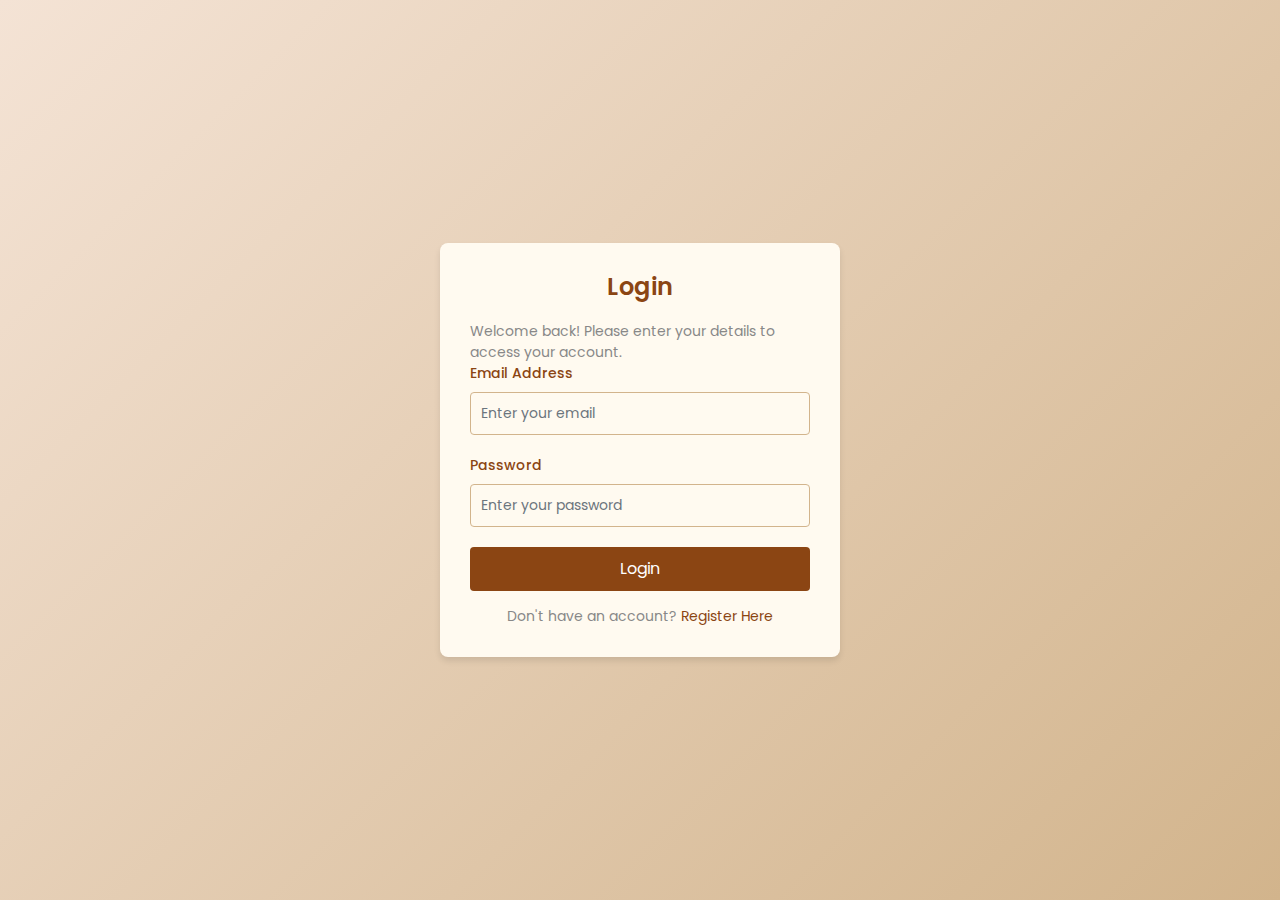
==== login.html @ 5a664772 "initial commit" ====
<!DOCTYPE html>
<html class="no-js" lang="zxx">

<head>
    <meta charset="utf-8" />
    <meta http-equiv="x-ua-compatible" content="ie=edge" />
    <title>Login - Chronicles of Learning</title>
    <meta name="viewport" content="width=device-width, initial-scale=1" />
    <link rel="shortcut icon" type="image/x-icon" href="assets/images/favicon.svg" />
    <link href="https://fonts.googleapis.com/css2?family=Poppins:wght@300;400;500;600;700&display=swap" rel="stylesheet">
    <link rel="stylesheet" href="bootstrap.css" />
    <link rel="stylesheet" href="main.css" />
    <link rel="stylesheet" href="logreg.css" />
</head>

<body>
    <div class="auth-container">
        <div class="auth-wrapper">
            <h2 class="auth-title">Login</h2>
            <p>Welcome back! Please enter your details to access your account.</p>
            <form action="dashboard.html" method="POST">
                <div class="form-group">
                    <label for="email">Email Address</label>
                    <input type="email" id="email" name="email" class="form-control" placeholder="Enter your email" required>
                </div>
                <div class="form-group">
                    <label for="password">Password</label>
                    <input type="password" id="password" name="password" class="form-control" placeholder="Enter your password" required>
                </div>
                <button type="submit" class="btn btn-primary w-100">Login</button>
                <p class="auth-footer">Don't have an account? <a href="register.html">Register Here</a></p>
            </form>
        </div>
    </div>
</body>

</html>
---- main.css ----
body {
  font-family: "Poppins", sans-serif;
  font-weight: normal;
  font-style: normal;
  color: #888;
  overflow-x: hidden;
  font-size: 14px;
}

p {
  margin: 0;
  padding: 0;
}

* {
  margin: 0;
  padding: 0;
}

.navbar-toggler:focus,
a:focus,
input:focus,
textarea:focus,
button:focus,
.btn:focus,
.btn.focus,
.btn:not(:disabled):not(.disabled).active,
.btn:not(:disabled):not(.disabled):active {
  text-decoration: none;
  outline: none;
}

span,
a {
  display: inline-block;
  text-decoration: none;
}

audio,
canvas,
iframe,
img,
svg,
video {
  vertical-align: middle;
}

ul,
ol {
  margin: 0px;
  padding: 0px;
  list-style-type: none;
}

.mt-5 {
  margin-top: 5px;
}

.mt-10 {
  margin-top: 10px;
}

.mt-15 {
  margin-top: 15px;
}

.mt-20 {
  margin-top: 20px;
}

.mt-25 {
  margin-top: 25px;
}

.mt-30 {
  margin-top: 30px;
}

.mt-35 {
  margin-top: 35px;
}

.mt-40 {
  margin-top: 40px;
}

.mt-45 {
  margin-top: 45px;
}

.mt-50 {
  margin-top: 50px;
}

.mt-55 {
  margin-top: 55px;
}

.mt-60 {
  margin-top: 60px;
}

.mt-65 {
  margin-top: 65px;
}

.mt-70 {
  margin-top: 70px;
}

.mt-75 {
  margin-top: 75px;
}

.mt-80 {
  margin-top: 80px;
}

.mt-85 {
  margin-top: 85px;
}

.mt-90 {
  margin-top: 90px;
}

.mt-95 {
  margin-top: 95px;
}

.mt-100 {
  margin-top: 100px;
}

.mt-105 {
  margin-top: 105px;
}

.mt-110 {
  margin-top: 110px;
}

.mt-115 {
  margin-top: 115px;
}

.mt-120 {
  margin-top: 120px;
}

.mt-125 {
  margin-top: 125px;
}

.mt-130 {
  margin-top: 130px;
}

.mt-135 {
  margin-top: 135px;
}

.mt-140 {
  margin-top: 140px;
}

.mt-145 {
  margin-top: 145px;
}

.mt-150 {
  margin-top: 150px;
}

.mt-155 {
  margin-top: 155px;
}

.mt-160 {
  margin-top: 160px;
}

.mt-165 {
  margin-top: 165px;
}

.mt-170 {
  margin-top: 170px;
}

.mt-175 {
  margin-top: 175px;
}

.mt-180 {
  margin-top: 180px;
}

.mt-185 {
  margin-top: 185px;
}

.mt-190 {
  margin-top: 190px;
}

.mt-195 {
  margin-top: 195px;
}

.mt-200 {
  margin-top: 200px;
}

.mt-205 {
  margin-top: 205px;
}

.mt-210 {
  margin-top: 210px;
}

.mt-215 {
  margin-top: 215px;
}

.mt-220 {
  margin-top: 220px;
}

.mt-225 {
  margin-top: 225px;
}

.mb-5 {
  margin-bottom: 5px;
}

.mb-10 {
  margin-bottom: 10px;
}

.mb-15 {
  margin-bottom: 15px;
}

.mb-20 {
  margin-bottom: 20px;
}

.mb-25 {
  margin-bottom: 25px;
}

.mb-30 {
  margin-bottom: 30px;
}

.mb-35 {
  margin-bottom: 35px;
}

.mb-40 {
  margin-bottom: 40px;
}

.mb-45 {
  margin-bottom: 45px;
}

.mb-50 {
  margin-bottom: 50px;
}

.mb-55 {
  margin-bottom: 55px;
}

.mb-60 {
  margin-bottom: 60px;
}

.mb-65 {
  margin-bottom: 65px;
}

.mb-70 {
  margin-bottom: 70px;
}

.mb-75 {
  margin-bottom: 75px;
}

.mb-80 {
  margin-bottom: 80px;
}

.mb-85 {
  margin-bottom: 85px;
}

.mb-90 {
  margin-bottom: 90px;
}

.mb-95 {
  margin-bottom: 95px;
}

.mb-100 {
  margin-bottom: 100px;
}

.mb-105 {
  margin-bottom: 105px;
}

.mb-110 {
  margin-bottom: 110px;
}

.mb-115 {
  margin-bottom: 115px;
}

.mb-120 {
  margin-bottom: 120px;
}

.mb-125 {
  margin-bottom: 125px;
}

.mb-130 {
  margin-bottom: 130px;
}

.mb-135 {
  margin-bottom: 135px;
}

.mb-140 {
  margin-bottom: 140px;
}

.mb-145 {
  margin-bottom: 145px;
}

.mb-150 {
  margin-bottom: 150px;
}

.mb-155 {
  margin-bottom: 155px;
}

.mb-160 {
  margin-bottom: 160px;
}

.mb-165 {
  margin-bottom: 165px;
}

.mb-170 {
  margin-bottom: 170px;
}

.mb-175 {
  margin-bottom: 175px;
}

.mb-180 {
  margin-bottom: 180px;
}

.mb-185 {
  margin-bottom: 185px;
}

.mb-190 {
  margin-bottom: 190px;
}

.mb-195 {
  margin-bottom: 195px;
}

.mb-200 {
  margin-bottom: 200px;
}

.mb-205 {
  margin-bottom: 205px;
}

.mb-210 {
  margin-bottom: 210px;
}

.mb-215 {
  margin-bottom: 215px;
}

.mb-220 {
  margin-bottom: 220px;
}

.mb-225 {
  margin-bottom: 225px;
}

.pt-5 {
  padding-top: 5px;
}

.pt-10 {
  padding-top: 10px;
}

.pt-15 {
  padding-top: 15px;
}

.pt-20 {
  padding-top: 20px;
}

.pt-25 {
  padding-top: 25px;
}

.pt-30 {
  padding-top: 30px;
}

.pt-35 {
  padding-top: 35px;
}

.pt-40 {
  padding-top: 40px;
}

.pt-45 {
  padding-top: 45px;
}

.pt-50 {
  padding-top: 50px;
}

.pt-55 {
  padding-top: 55px;
}

.pt-60 {
  padding-top: 60px;
}

.pt-65 {
  padding-top: 65px;
}

.pt-70 {
  padding-top: 70px;
}

.pt-75 {
  padding-top: 75px;
}

.pt-80 {
  padding-top: 80px;
}

.pt-85 {
  padding-top: 85px;
}

.pt-90 {
  padding-top: 90px;
}

.pt-95 {
  padding-top: 95px;
}

.pt-100 {
  padding-top: 100px;
}

.pt-105 {
  padding-top: 105px;
}

.pt-110 {
  padding-top: 110px;
}

.pt-115 {
  padding-top: 115px;
}

.pt-120 {
  padding-top: 120px;
}

.pt-125 {
  padding-top: 125px;
}

.pt-130 {
  padding-top: 130px;
}

.pt-135 {
  padding-top: 135px;
}

.pt-140 {
  padding-top: 140px;
}

.pt-145 {
  padding-top: 145px;
}

.pt-150 {
  padding-top: 150px;
}

.pt-155 {
  padding-top: 155px;
}

.pt-160 {
  padding-top: 160px;
}

.pt-165 {
  padding-top: 165px;
}

.pt-170 {
  padding-top: 170px;
}

.pt-175 {
  padding-top: 175px;
}

.pt-180 {
  padding-top: 180px;
}

.pt-185 {
  padding-top: 185px;
}

.pt-190 {
  padding-top: 190px;
}

.pt-195 {
  padding-top: 195px;
}

.pt-200 {
  padding-top: 200px;
}

.pt-205 {
  padding-top: 205px;
}

.pt-210 {
  padding-top: 210px;
}

.pt-215 {
  padding-top: 215px;
}

.pt-220 {
  padding-top: 220px;
}

.pt-225 {
  padding-top: 225px;
}

.pb-5 {
  padding-bottom: 5px;
}

.pb-10 {
  padding-bottom: 10px;
}

.pb-15 {
  padding-bottom: 15px;
}

.pb-20 {
  padding-bottom: 20px;
}

.pb-25 {
  padding-bottom: 25px;
}

.pb-30 {
  padding-bottom: 30px;
}

.pb-35 {
  padding-bottom: 35px;
}

.pb-40 {
  padding-bottom: 40px;
}

.pb-45 {
  padding-bottom: 45px;
}

.pb-50 {
  padding-bottom: 50px;
}

.pb-55 {
  padding-bottom: 55px;
}

.pb-60 {
  padding-bottom: 60px;
}

.pb-65 {
  padding-bottom: 65px;
}

.pb-70 {
  padding-bottom: 70px;
}

.pb-75 {
  padding-bottom: 75px;
}

.pb-80 {
  padding-bottom: 80px;
}

.pb-85 {
  padding-bottom: 85px;
}

.pb-90 {
  padding-bottom: 90px;
}

.pb-95 {
  padding-bottom: 95px;
}

.pb-100 {
  padding-bottom: 100px;
}

.pb-105 {
  padding-bottom: 105px;
}

.pb-110 {
  padding-bottom: 110px;
}

.pb-115 {
  padding-bottom: 115px;
}

.pb-120 {
  padding-bottom: 120px;
}

.pb-125 {
  padding-bottom: 125px;
}

.pb-130 {
  padding-bottom: 130px;
}

.pb-135 {
  padding-bottom: 135px;
}

.pb-140 {
  padding-bottom: 140px;
}

.pb-145 {
  padding-bottom: 145px;
}

.pb-150 {
  padding-bottom: 150px;
}

.pb-155 {
  padding-bottom: 155px;
}

.pb-160 {
  padding-bottom: 160px;
}

.pb-165 {
  padding-bottom: 165px;
}

.pb-170 {
  padding-bottom: 170px;
}

.pb-175 {
  padding-bottom: 175px;
}

.pb-180 {
  padding-bottom: 180px;
}

.pb-185 {
  padding-bottom: 185px;
}

.pb-190 {
  padding-bottom: 190px;
}

.pb-195 {
  padding-bottom: 195px;
}

.pb-200 {
  padding-bottom: 200px;
}

.pb-205 {
  padding-bottom: 205px;
}

.pb-210 {
  padding-bottom: 210px;
}

.pb-215 {
  padding-bottom: 215px;
}

.pb-220 {
  padding-bottom: 220px;
}

.pb-225 {
  padding-bottom: 225px;
}

.img-bg {
  background-position: center center;
  background-size: cover;
  background-repeat: no-repeat;
  width: 100%;
  height: 100%;
}

@media only screen and (min-width: 480px) and (max-width: 767px) {
  .container {
    width: 450px;
  }
}

/* Bread Crumbs */
.breadcrumbs {
  background-image: url("../images/breadcrumb/breadcrumb-bg.jpg");
  background-size: cover;
  background-position: center;
  background-repeat: no-repeat;
  position: relative;
  padding: 200px 0 120px 0;
  z-index: 2;
  overflow: hidden;
  text-align: center;
}

.breadcrumbs.overlay::before {
  background-color: #5B3C2D;
  opacity: 0.9;
  z-index: -1;
}

.breadcrumbs .breadcrumbs-content {
  position: relative;
  float: none;
  padding: 0px 100px;
}

.breadcrumbs .breadcrumbs-content p {
  color: #fff;
  font-size: 14px;
  margin-top: 25px;
}

.breadcrumbs .breadcrumbs-content .page-title {
  font-size: 35px;
  color: #fff;
  font-weight: 700;
  position: relative;
  line-height: 50px;
  padding-bottom: 20px;
}

.breadcrumbs .breadcrumbs-content .page-title:before {
  position: absolute;
  content: "";
  left: 50%;
  bottom: 0;
  height: 4px;
  width: 80px;
  background: #A0522D;
  border-radius: 5px;
  margin-left: -40px;
}

.breadcrumbs .breadcrumbs-content .breadcrumb-nav {
  background: transparent;
  border-radius: 0;
  margin-bottom: 0;
  padding: 0;
  display: inline-block;
}

.breadcrumbs .breadcrumb-nav {
  float: none;
  margin-top: 40px !important;
  background: #fff3;
  padding: 20px 25px;
  border-radius: 5px;
  margin: 0;
  display: inline-block;
}

.breadcrumbs .breadcrumb-nav li {
  display: inline-block;
}

.breadcrumbs .breadcrumb-nav li,
.breadcrumbs .breadcrumb-nav li a {
  color: #fff;
  font-size: 14px;
  font-weight: 500;
}

.breadcrumbs .breadcrumb-nav li a {
  padding-right: 15px;
  margin-right: 15px;
  position: relative;
}

.breadcrumbs .breadcrumb-nav li a:hover {
  color: #A0522D;
}

.breadcrumbs .breadcrumb-nav li a:after {
  content: '';
  height: 80%;
  width: 2px;
  background-color: #fff;
  position: absolute;
  top: 2px;
  right: 0;
}

.section {
  padding-top: 120px;
  padding-bottom: 120px;
  position: relative;
}

/* Section Title */
.section-title {
  text-align: center;
  margin-bottom: 50px;
  padding: 0 300px;
  position: relative;
  z-index: 5;
}

.section-title span {
  font-size: 14px;
  font-weight: 500;
  color: #5B3C2D;
  padding: 7px 20px;
  border: 2px solid #eee;
  border-radius: 30px;
  display: inline-block;
  margin-bottom: 10px;
  font-size: 13px;
}

.section-title i {
  font-size: 18px;
  color: #A0522D;
  height: 40px;
  width: 40px;
  line-height: 40px;
  display: inline-block;
  text-align: center;
  background-color: #8B45131c;
  margin-bottom: 10px;
  border-radius: 50%;
}

.section-title h2 {
  font-size: 35px;
  margin-bottom: 20px;
  padding-bottom: 20px;
  line-height: 40px;
  position: relative;
  font-weight: 700;
}

.section-title h2::before {
  position: absolute;
  content: "";
  left: 50%;
  bottom: 0;
  height: 3px;
  width: 50px;
  background-color: #A0522D;
  border-radius: 10px;
}

.section-title p {
  font-size: 14px;
  line-height: 24px;
}

.section-title.align-right {
  padding: 0;
  padding-left: 600px;
}

.section-title.align-right h2:before {
  display: none;
}

.section-title.align-right h2:after {
  position: absolute;
  right: 0;
  bottom: -1px;
  height: 2px;
  width: 50px;
  background: #A0522D;
  content: "";
}

.section-title.align-left {
  padding: 0;
  padding-right: 600px;
}

.section-title.align-left h2:before {
  left: 0;
  margin-left: 0;
}

/* One Click Scrool Top Button*/
.scroll-top {
  width: 45px;
  height: 45px;
  line-height: 45px;
  background: #A0522D;
  display: -webkit-box;
  display: -ms-flexbox;
  display: flex;
  -webkit-box-pack: center;
      -ms-flex-pack: center;
          justify-content: center;
  -webkit-box-align: center;
      -ms-flex-align: center;
          align-items: center;
  font-size: 13px;
  color: #fff !important;
  border-radius: 0;
  position: fixed;
  bottom: 30px;
  right: 30px;
  z-index: 9;
  cursor: pointer;
  border-radius: 0;
  text-align: center;
}

.scroll-top:hover {
  -webkit-box-shadow: 0 1rem 3rem rgba(35, 38, 45, 0.15) !important;
  box-shadow: 0 1rem 3rem rgba(35, 38, 45, 0.15) !important;
  background-color: #5B3C2D;
}

/* Overlay */
.overlay {
  position: relative;
  z-index: 2;
}

.overlay::before {
  position: absolute;
  top: 0;
  left: 0;
  width: 100%;
  height: 100%;
  opacity: 0.4;
  background: #5B3C2D;
  content: "";
  z-index: -1;
}

/* Pagination CSS */
.pagination {
  text-align: left;
  margin: 65px 0 0 0;
  display: block;
  background-color: transparent;
}

.pagination.center {
  text-align: center;
}

.pagination.right {
  text-align: right;
}

.pagination .pagination-list {
  display: inline-block;
  border: none;
  border: 1px solid #eee;
  background: #fff;
}

.pagination .pagination-list li {
  margin-right: -4px;
  display: inline-block;
  border-right: 1px solid #eee;
}

.pagination .pagination-list li:last-child {
  border: none;
}

.pagination .pagination-list li:last-child {
  margin-right: 0px;
}

.pagination .pagination-list li a {
  background: transparent;
  color: #A0522D;
  padding: 5px 20px;
  font-weight: 500;
  font-size: 13px;
  border-radius: 0;
  line-height: 35px;
  color: #5B3C2D;
  font-weight: 600;
}

.pagination .pagination-list li.active a,
.pagination .pagination-list li:hover a {
  background: #A0522D;
  color: #fff;
  border-color: transparent;
}

.pagination .pagination-list li a i {
  font-size: 20px;
}

.pagination .pagination-list li a i {
  font-size: 14px;
}

.blog-grids.pagination {
  margin-top: 50px;
  text-align: center;
}

.button .btn {
  display: inline-block;
  font-size: 14px;
  font-weight: 600;
  padding: 15px 30px;
  background-color: #5B3C2D;
  color: #fff;
  border: none;
  border-radius: 0;
  position: relative;
  z-index: 2;
}

.button .btn::before {
  position: absolute;
  left: 0;
  top: 0;
  height: 100%;
  width: 0;
  background-color: #A0522D;
  content: "";
  z-index: -1;
}

.button .btn:hover::before {
  width: 100%;
}

.button .btn:hover {
  color: #fff;
}

.button .btn-alt {
  background-color: #5B3C2D;
  color: #fff;
}

.button .btn-alt:hover {
  background-color: #A0522D;
  color: #fff;
}

.align-left {
  text-align: left;
}

.align-right {
  text-align: right;
}

.align-center {
  text-align: center;
}



/*======================================
	01. Start Header CSS
========================================*/
.header.style2.navbar-area {
  position: absolute;
  width: 100%;
}

.header.style2.navbar-area.sticky {
  position: fixed;
  z-index: 99;
  background-color: #fff;
  -webkit-box-shadow: 0px 20px 50px 0px rgba(0, 0, 0, 0.05);
          box-shadow: 0px 20px 50px 0px rgba(0, 0, 0, 0.05);
  top: 0;
}

.header.style3.navbar-area {
  position: absolute;
  width: 100%;
}

.header.style3.navbar-area.sticky {
  position: fixed;
  z-index: 99;
  background-color: #fff;
  -webkit-box-shadow: 0px 20px 50px 0px rgba(0, 0, 0, 0.05);
          box-shadow: 0px 20px 50px 0px rgba(0, 0, 0, 0.05);
  top: 0;
}

.header.style3.navbar-area .header-social {
  display: inline-block;
  margin-left: 100px;
  float: right;
}

.header.style3.navbar-area .header-social ul li {
  display: inline-block;
  margin-right: 20px;
}

.header.style3.navbar-area .header-social ul li:last-child {
  margin: 0;
}

.header.style3.navbar-area .header-social ul li a {
  color: #5B3C2D;
}

.header.style3.navbar-area .header-social ul li a:hover {
  color: #A0522D;
}

/*===== NAVBAR =====*/
.navbar-area {
  width: 100%;
  z-index: 99;
  background: #fff;
}

.sticky {
  position: fixed;
  z-index: 99;
  background-color: #fff;
  -webkit-box-shadow: 0px 20px 50px 0px rgba(0, 0, 0, 0.05);
          box-shadow: 0px 20px 50px 0px rgba(0, 0, 0, 0.05);
  top: 0;
}

.navbar-expand-lg .navbar-nav {
  margin-left: auto;
}

.sticky .navbar .navbar-nav .nav-item a {
  color: #4B2E26;
}

.header .navbar .navbar-nav .nav-item a.active {
  color: #A0522D;
}

.sticky .navbar .navbar-nav .nav-item a.active {
  color: #A0522D;
}

.header .navbar .navbar-nav .nav-item .sub-menu a.active {
  color: #fff;
}

.sticky .navbar .navbar-nav .nav-item .sub-menu a.active {
  color: #fff;
}

.sticky .navbar .mobile-menu-btn .toggler-icon {
  background: #4B2E26;
}

/* Topbar */
.header .toolbar-area {
  padding: 12px 0;
  background: #A0522D;
}

.header .toolbar-area .toolbar-social {
  margin-top: 8px;
}

.header .toolbar-area .toolbar-social ul li {
  display: inline-block;
  margin-right: 15px;
}

.header .toolbar-area .toolbar-social ul li .title {
  display: inline-block;
  font-weight: 600;
  font-size: 13px;
  color: #fff;
}

.header .toolbar-area .toolbar-social ul li:last-child {
  margin: 0;
}

.header .toolbar-area .toolbar-social ul li a {
  color: #fff;
  font-size: 13px;
  
}

.header .toolbar-area .toolbar-social ul li a:hover {
}

.header .toolbar-login {
  float: right;
}

.header .toolbar-login a {
  display: inline-block;
  margin-right: 20px;
  color: #fff;
  font-weight: 500;
  font-size: 14px;
  font-size: 13px;
}

.header .toolbar-login a:hover {
  opacity: 0.7;
}

.header .toolbar-login a:last-child {
  margin: 0;
}

.header .toolbar-login .btn {
  color: #A0522D;
  padding: 6px 20px;
  font-size: 13px;
  background-color: #fff;
  border-radius: 4px;
  border: 1px solid transparent;
  font-weight: 600;
}

.header .toolbar-login .btn:before {
  display: none;
}

.header .toolbar-login .btn:hover {
  color: #fff;
  opacity: 1;
  background-color: transparent;
  border-color: #fff;
}

/*===== NAVBAR =====*/
.navbar-area {
  position: relative;
  top: 0;
  left: 0;
  width: 100%;
  z-index: 99;
  padding: 0;
}

.navbar-area.header-3 {
  background: #fff;
}

.navbar-area.sticky {
  position: fixed;
  z-index: 99;
  background: #A0522D;
  -webkit-box-shadow: 0px 20px 50px 0px rgba(0, 0, 0, 0.05);
          box-shadow: 0px 20px 50px 0px rgba(0, 0, 0, 0.05);
  background: #fff;
  padding: 0px 0;
}

.navbar-area.sticky .toolbar-area {
  display: none;
}

.header {
  background-color: #fff;
}

.navbar {
  padding: 0;
  position: relative;
}

.navbar-brand {
  padding: 0;
}

.navbar-brand img {
  width: 170px;
}

.mobile-menu-btn {
  padding: 0px;
}

.mobile-menu-btn:focus {
  text-decoration: none;
  outline: none;
  -webkit-box-shadow: none;
          box-shadow: none;
}

.mobile-menu-btn .toggler-icon {
  width: 30px;
  height: 2px;
  background-color: #222;
  display: block;
  margin: 5px 0;
  position: relative;
}

.mobile-menu-btn.active .toggler-icon:nth-of-type(1) {
  top: 7px;
}

.mobile-menu-btn.active .toggler-icon:nth-of-type(2) {
  opacity: 0;
}

.mobile-menu-btn.active .toggler-icon:nth-of-type(3) {
  top: -7px;
}

@media only screen and (min-width: 768px) and (max-width: 991px) {
  .navbar-collapse {
    position: absolute;
    top: 165% !important;
    left: 0;
    width: 100%;
    background-color: #fff;
    z-index: 9;
    -webkit-box-shadow: 0px 15px 20px 0px rgba(0, 0, 0, 0.1);
            box-shadow: 0px 15px 20px 0px rgba(0, 0, 0, 0.1);
    padding: 10px 20px;
    max-height: 350px;
    overflow-y: scroll;
  }
}

@media (max-width: 767px) {
  .navbar-collapse {
    position: absolute;
    top: 165% !important;
    left: 0;
    width: 100%;
    background-color: #fff;
    z-index: 9;
    -webkit-box-shadow: 0px 15px 20px 0px rgba(0, 0, 0, 0.1);
            box-shadow: 0px 15px 20px 0px rgba(0, 0, 0, 0.1);
    padding: 10px 20px;
    max-height: 350px;
    overflow-y: scroll;
  }
}

.navbar-expand-lg .navbar-nav {
  margin-left: auto !important;
}

.navbar-nav .nav-item {
  z-index: 1;
  position: relative;
  margin-left: 40px;
}

.navbar-nav .nav-item:first-child {
  margin: 0;
}

.navbar-nav .nav-item:hover a {
  color: #A0522D;
}

.navbar-nav .nav-item a {
  font-size: 16px;
  color: #6E4A33;
  position: relative;
  padding: 35px 0;
  display: -webkit-inline-box;
  display: -ms-inline-flexbox;
  display: inline-flex;
  -webkit-box-align: center;
      -ms-flex-align: center;
          align-items: center;
  font-size: 14px;
  font-weight: 500;
  color: #4B2E26;
  position: relative;
}

.navbar-nav .nav-item a::after {
  opacity: 0;
  visibility: hidden;
}

.navbar-nav .nav-item a::before {
  content: '';
  position: absolute;
  top: -7px;
  z-index: -1;
  opacity: 0;
  border-radius: 10px;
  z-index: 5;
  border: 8px solid #A0522D;
  border-radius: 0;
  border-bottom-color: transparent !important;
  width: auto !important;
  left: 50% !important;
  margin-left: -8px;
}

.navbar-nav .nav-item a.active:before {
  opacity: 1;
  visibility: visible;
  top: -4px;
}

.navbar-nav .nav-item:hover a:before {
  opacity: 1;
  visibility: visible;
  top: -4px;
}

.navbar-nav .nav-item a.active {
  color: #A0522D;
}

@media only screen and (min-width: 992px) and (max-width: 1199px) {
  .navbar-nav .nav-item a.dd-menu {
    padding-right: 30px;
  }
}

.navbar-nav .nav-item a.dd-menu::after {
  content: "\ea58";
  font: normal normal normal 1em/1 "LineIcons";
  position: absolute;
  right: 17px;
  font-size: 10px;
  top: 50%;
  margin-left: 5px;
  margin-top: 0px;
  height: 10px;
  margin-top: -5px;
}

@media only screen and (min-width: 992px) and (max-width: 1199px) {
  .navbar-nav .nav-item a.dd-menu::after {
    right: 13px;
  }
}

@media only screen and (min-width: 768px) and (max-width: 991px), (max-width: 767px) {
  .navbar-nav .nav-item a.dd-menu::after {
    top: 16px;
    right: 0;
  }
}

@media only screen and (min-width: 768px) and (max-width: 991px), (max-width: 767px) {
  .navbar-nav .nav-item a.collapsed::after {
  }
}

.navbar-nav .nav-item:hover > .sub-menu {
  top: 100%;
  opacity: 1;
  visibility: visible;
}

.navbar-nav .nav-item:hover > .sub-menu .sub-menu {
  left: 100%;
  top: 0;
}

.navbar-nav .nav-item .sub-menu {
  min-width: 220px;
  background-color: #fff;
  -webkit-box-shadow: 0px 13px 20px rgba(153, 153, 153, 0.06);
          box-shadow: 0px 13px 20px rgba(153, 153, 153, 0.06);
  position: absolute;
  top: 100% !important;
  left: 0;
  opacity: 0;
  visibility: hidden;
  padding: 10px 0;
  border-bottom: 4px solid #A0522D;
  border-top: 1px solid rgba(0, 0, 0, 0.03);
}

.navbar-nav .nav-item .sub-menu .nav-item a {
  padding: 12px 25px;
  color: #5B3C2D;
  display: block;
  font-size: 13px;
  font-weight: 500;
}

.navbar-nav .nav-item .sub-menu .nav-item a:before {
  display: none;
}

.navbar-nav .nav-item .sub-menu.left-menu {
  left: -100%;
}

.navbar-nav .nav-item .sub-menu.collapse:not(.show) {
  display: block;
}

@media only screen and (min-width: 768px) and (max-width: 991px), (max-width: 767px) {
  .navbar-nav .nav-item .sub-menu.collapse:not(.show) {
    display: none;
  }
}

@media only screen and (min-width: 768px) and (max-width: 991px), (max-width: 767px) {
  .navbar-nav .nav-item {
    margin: 0;
  }
  .navbar-nav .nav-item a::before {
    display: none;
  }
  .navbar-nav .nav-item .sub-menu {
    position: static;
    width: 100%;
    opacity: 1;
    visibility: visible;
    -webkit-box-shadow: none;
            box-shadow: none;
    padding: 0;
    border: none;
    margin-left: 15px;
    margin-right: 15px;
  }
  .navbar-nav .nav-item .sub-menu .nav-item a {
    padding: 12px 12px;
  }
  .navbar-nav .nav-item .sub-menu .nav-item a:hover {
    background: #fff !important;
    color: #A0522D !important;
  }
  .navbar-nav .nav-item .sub-menu::after {
    display: none;
  }
}

.navbar-nav .nav-item .sub-menu > li {
  display: block;
  margin-left: 0;
}

.navbar-nav .nav-item .sub-menu > li:last-child {
  border: none;
}

.navbar-nav .nav-item .sub-menu > li.active > a,
.navbar-nav .nav-item .sub-menu > li:hover > a {
  color: #fff !important;
  background-color: #A0522D !important;
}

.navbar-nav .nav-item .sub-menu > li > a {
  font-weight: 400;
  display: block;
  padding: 10px 15px;
  font-size: 14px;
  color: #222;
  border-top: 1px solid rgba(0, 0, 0, 0.03);
  font-weight: 400;
}

.navbar-nav .nav-item .sub-menu > li:first-child a {
  border: none;
}

.navbar-nav .nav-item .sub-menu > li > a:hover {
  background: rgba(0, 0, 0, 0.05);
  color: #A0522D;
}

@media only screen and (min-width: 992px) and (max-width: 1199px) {
  .navbar-nav .nav-item a {
    padding: 32px 0 !important;
  }
  .header .search-form .form-control {
    width: 130px !important;
  }
  .header .search-form {
    margin-left: 30px !important;
  }
}

@media only screen and (min-width: 768px) and (max-width: 991px), (max-width: 767px) {
  .navbar-nav .nav-item a {
    color: #6E4A33;
    display: -webkit-box;
    display: -ms-flexbox;
    display: flex;
    -webkit-box-pack: justify;
        -ms-flex-pack: justify;
            justify-content: space-between;
    padding: 10px 0;
  }
  .navbar-nav .nav-item a::after {
    opacity: 1;
    visibility: visible;
  }
  .nav-inner {
    padding: 25px 0;
  }
  .navbar-nav .nav-item .sub-menu > li.active {
    background: #fff !important;
    color: #A0522D !important;
  }
  .header.style3.navbar-area .header-social {
    display: none;
  }
  .navbar-nav .nav-item .sub-menu > li.active > a,
  .navbar-nav .nav-item .sub-menu > li:hover > a {
    color: #A0522D !important;
    background-color: #fff !important;
  }
}

/* Search Form */
.header .search-form {
  margin-left: 60px;
}

.header .search-form .form-control {
  display: block;
  width: 175px;
  padding: .375rem .75rem;
  font-size: 1rem;
  font-weight: 500;
  color: #212529;
  background-color: #fff;
  background-clip: padding-box;
  border: 1px solid #ced4da;
  -webkit-appearance: none;
  -moz-appearance: none;
  appearance: none;
  border-radius: .25rem;
  height: 45px;
  border-radius: 5px 0 0 5px;
  border: 1px solid #eee;
  font-size: 13px;
  color: #4B2E26;
  padding: 0px 20px;
  margin: 0 !important;
  border-right: none;
}

.header .search-form .form-control:focus {
  text-decoration: none;
  outline: none;
  -webkit-box-shadow: none;
          box-shadow: none;
}

.header .search-form .btn-outline-success {
  height: 45px;
  width: 50px;
  border: 1px solid #eee;
  border-radius: 0 5px 5px 0;
  color: #5B3C2D;
  text-align: center;
  line-height: 42px;
  padding: 0;
}

.header .search-form .btn-outline-success:focus {
  text-decoration: none;
  outline: none;
  -webkit-box-shadow: none;
          box-shadow: none;
}

.header .search-form .btn-outline-success:hover {
  background: #A0522D;
  border-color: transparent;
  color: #fff;
}

/*======================================
     End Header CSS
  ========================================*/
/*======================================
    Hero Area CSS
========================================*/
.hero-area {
  position: relative;
  background-color: #F4F7FA;
  overflow: hidden;
}

.hero-area.style2 {
  background-image: url(../images/hero/online-course.jpg);
  background-size: cover;
  background-repeat: no-repeat;
  background-position: left;
}

.hero-area.style2 .hero-text {
  margin-top: 240px !important;
  text-align: left;
}

.hero-area.style2 .hero-text h5 {
  background: #A0522D;
  color: #fff;
}

.hero-area.style2 .hero-text h1 {
  font-size: 40px;
  line-height: 55px;
  color: #5B3C2D;
}

.hero-area.style2 .hero-text h1 span {
  font-weight: 400;
  border-bottom: 2px solid #A0522D;
}

.hero-area.style2 .hero-text p {
  color: #5B3C2D;
}

.hero-area.style2 .hero-text .button .btn {
  background: #A0522D;
  color: #fff;
}

.hero-area.style2 .hero-text .button .btn::before {
  background: #5B3C2D;
}

.hero-area.style2 .hero-text .button .btn i {
  display: inline-block;
  margin-right: 5px;
}

.hero-area.style3 {
  background: #fff;
  position: relative;
}

.hero-area.style3::before {
  position: absolute;
  content: "";
  left: 0;
  bottom: 0;
  height: 100px;
  width: 100%;
  background-image: url("../images/hero/shape1.svg");
  background-size: cover;
  background-position: center;
  background-repeat: no-repeat;
  z-index: 9;
}

.hero-area.style3 .hero-inner {
  position: relative;
  z-index: 2;
  padding: 0;
  background: #5B3C2D;
  height: 780px;
}

.hero-area.style3 .hero-inner .inner-content {
  z-index: 5;
}

.hero-area.style3 .hero-inner .hero-text {
  margin-top: 240px !important;
  text-align: left;
}

.hero-area.style3 .hero-inner .hero-text h5 {
  background: #fff;
  color: #5B3C2D;
}

.hero-area.style3 .hero-inner .hero-text h1 {
  font-size: 38px !important;
  color: #fff;
  line-height: 55px !important;
}

.hero-area.style3 .hero-inner .hero-text p {
  color: #fff;
}

.hero-area.style3 .hero-inner .hero-image img {
  position: relative;
  bottom: -60px;
}

.hero-area .tns-nav {
  text-align: center;
  position: absolute;
  bottom: 60px;
  width: 100%;
  left: 50%;
  z-index: 9;
}

.hero-area .tns-nav button {
  height: 10px;
  width: 10px;
  background-color: #fff;
  border-radius: 30px;
  display: inline-block;
  border: none;
  margin: 0px 5px;
}

.hero-area .tns-nav button.tns-nav-active {
  width: 20px;
}

.hero-area .hero-inner {
  height: auto;
  background-size: cover;
  background-position: center;
  position: relative;
  z-index: 3;
  padding-bottom: 150px;
}

.hero-area .hero-inner.overlay::before {
  opacity: 0.9;
  background: #5B3C2D;
}

.hero-area .hero-image {
  margin-top: 90px;
}

.hero-area .hero-image img {
  width: 100%;
}

.hero-area .hero-text {
  float: none;
  text-align: center;
  margin-top: 150px !important;
}

.hero-area .hero-text h5 {
  color: #fff !important;
  font-size: 14px;
  font-weight: 500;
  display: block;
  margin-bottom: 15px;
  display: inline-block;
  padding: 12px 22px;
  background: #A0522D !important;
  border-radius: 30px;
}

.hero-area .hero-text h1 {
  font-weight: 700;
  margin-bottom: 25px;
  color: #fff;
  font-size: 40px !important;
  line-height: 50px !important;
}

.hero-area .hero-text h1 span {
  color: #A0522D;
}

.hero-area .hero-text p {
  font-size: 14px;
  color: #fff;
}

.hero-area .hero-text .btn {
  border: none;
  background: #fff;
  color: #5B3C2D;
}

.hero-area .hero-text .btn:hover {
  color: #fff;
}

.hero-area .hero-text .btn i {
  display: inline-block;
  margin-left: 5px;
}

.hero-area .hero-text .btn.alt-btn {
  background: #A0522D;
  color: #fff;
}

.hero-area .hero-text .btn.alt-btn::before {
  background: #fff;
}

.hero-area .hero-text .btn.alt-btn:hover {
  color: #5B3C2D !important;
}

.hero-area .hero-text .video-button {
  position: relative;
  height: 70px;
  width: 70px;
  line-height: 70px;
  text-align: center;
  border-radius: 50%;
  display: inline-block;
  background-color: #fff;
  color: #5B3C2D;
  margin-left: 50px;
}

.hero-area .hero-text .video-button:hover {
  color: #fff;
  background-color: #A0522D;
}

.hero-area .hero-text .video-button:before {
  position: absolute;
  content: '';
  left: 0;
  top: 0;
  height: 100%;
  width: 100%;
  border: 1px solid #fff;
  border-radius: 50%;
}

.hero-area .hero-text .video-button:after {
  position: absolute;
  content: '';
  left: 0;
  top: 0;
  height: 100%;
  width: 100%;
  border: 1px solid #fff;
  border-radius: 50%;
}

@-webkit-keyframes pulse-border {
  0% {
    opacity: 1;
  }
  100% {
    opacity: 0;
  }
}

@keyframes pulse-border {
  0% {
    opacity: 1;
  }
  100% {
    opacity: 0;
  }
}

@-webkit-keyframes pulse-border-2 {
  0% {
    opacity: 1;
  }
  100% {
    opacity: 0;
  }
}

@keyframes pulse-border-2 {
  0% {
    opacity: 1;
  }
  100% {
    opacity: 0;
  }
}

.hero-area .hero-text .button {
  margin-top: 35px;
}

.hero-area .hero-text .button .btn {
  margin-right: 10px;
}

.hero-area .hero-text .button .btn:hover {
  color: #fff;
}

.hero-area .hero-text .button .btn:last-child {
  margin-right: 0px;
}

/*======================================
	Features CSS
========================================*/
.features .padding-zero {
  padding: 0 !important;
}

.features.style2 .single-feature {
  padding: 50px;
  border-bottom: 1px solid #eee;
}

.features.style2 .single-feature h3 {
  line-height: 32px;
}

.features.style2 .single-feature h3 a {
  font-size: 20px;
  font-weight: 700;
}

.features.style2 .single-feature h3 a:hover {
  color: #A0522D;
}

.features.style2 .single-feature::before {
  background-color: #A0522D;
}

.features .single-feature {
  position: relative;
  padding-right: 62px;
  padding: 60px;
  border-right: 1px solid #eee;
  position: relative;
  height: 100%;
}

.features .single-feature::before {
  position: absolute;
  content: "";
  left: 0;
  bottom: 0;
  height: 5px;
  width: 0%;
  background-color: #A0522D;
}

.features .single-feature:hover::before {
  width: 100%;
}

.features .single-feature.last {
  border-right: none;
}

.features .single-feature:hover h5:before {
  width: 100%;
}

.features .single-feature:hover h5 {
  letter-spacing: 2px;
}

.features .single-feature h3 {
  line-height: 32px;
}

.features .single-feature h3 a {
  font-size: 22px;
  font-weight: 700;
}

.features .single-feature h3 a:hover {
  color: #A0522D;
}

.features .single-feature p {
  display: block;
  margin-top: 20px;
}

.features .single-feature:hover span {
  color: #A0522D;
  opacity: 1;
}

.features .single-feature .button {
  margin-top: 30px;
}

.features .single-feature .button .btn {
  color: #5B3C2D;
  border: 1px solid #eee;
  background-color: transparent;
  padding: 10px 30px;
}

.features .single-feature .button .btn::before {
  width: 0px;
}

.features .single-feature .button .btn:hover::before {
  width: 100%;
}

.features .single-feature .button .btn i {
  display: inline-block;
  margin-left: 5px;
  font-size: 15px;
  position: relative;
  top: 2px;
}

.features .single-feature .button .btn:hover {
  color: #fff;
  border-color: transparent;
}



/*======================================
    Courses CSS
========================================*/
.courses {
  background-color: #fff;
}

.courses .section-title {
  margin-bottom: 40px;
}

.courses.grid-page {
  padding-top: 90px;
}

.courses.style2 {
  background: #fff;
}

.courses.style2 .single-course {
  background: #fff;
}

.courses.style2 .single-course .content {
  position: relative;
}

.courses.style2 .single-course .content .price {
  height: 65px;
  width: 65px;
  line-height: 65px;
  text-align: center;
  font-weight: 700;
  font-size: 16px;
  position: absolute;
  right: 20px;
  top: -30px;
  background: #A0522D;
  color: #fff;
  border-radius: 50%;
}

.courses.style2 .single-course .content .date {
  font-size: 12px;
  display: block;
  margin-bottom: 14px;
  font-weight: 500;
  display: inline-block;
  border: 1px solid #eee;
  padding: 6px 18px;
  border-radius: 30px;
}

.courses.style2 .single-course .content h3 {
  line-height: 32px;
}

.courses.style2 .button {
  text-align: center;
  margin-top: 70px;
}

.courses .single-course {
  margin-top: 30px;
}

.courses .single-course .course-image {
  position: relative;
  overflow: hidden;
}

.courses .single-course .course-image img {
  width: 100%;
}

.courses .single-course .course-image .price {
  color: #fff;
  background-color: #A0522D;
  font-size: 14px;
  font-weight: 600;
  position: absolute;
  right: 0;
  top: 25px;
  padding: 0;
  padding-right: 0px;
  padding-left: 0px;
  height: 36px;
  line-height: 36px;
  padding-right: 20px;
  padding-left: 5px;
}

.courses .single-course .course-image .price::before {
  position: absolute;
  content: "";
  left: -32px;
  top: 0;
  border: 18px solid #A0522D;
  border-left-color: transparent;
  height: 10px;
  width: 10px !important;
  border-left-color: transparent;
}

.courses .single-course:hover {
  -webkit-box-shadow: 0px 0px 20px #00000012;
          box-shadow: 0px 0px 20px #00000012;
}

.courses .single-course:hover .course-image img {
}

.courses .single-course .content {
  padding: 30px;
  padding-top: 25px;
  border: 1px solid #eee;
  border-top: none;
}

.courses .single-course .content h3 {
  display: block;
  margin-bottom: 15px;
}

.courses .single-course .content h3 a {
  font-size: 20px;
  font-weight: 700;
  color: #5B3C2D;
}

.courses .single-course .content h3 a:hover {
  color: #A0522D;
}

.courses .single-course .bottom-content {
  padding: 20px 30px;
  border: 1px solid #eee;
  border-top: none;
  overflow: hidden;
}

.courses .single-course .bottom-content .review {
  float: left;
}

.courses .single-course .bottom-content .review li {
  display: inline-block;
}

.courses .single-course .bottom-content .review li i {
  color: #FFAA30;
}

.courses .single-course .bottom-content .review li:last-child {
  color: #5B3C2D;
  font-weight: 500;
  font-size: 13px;
  margin-left: 5px;
}

.courses .single-course .bottom-content .tag {
  float: right;
}

.courses .single-course .bottom-content .tag i {
  color: #A0522D;
  display: inline-block;
  margin-right: 4px;
  font-size: 14px;
}

.courses .single-course .bottom-content .tag a {
  font-size: 13px;
  font-weight: 500;
  color: #5B3C2D;
}

.courses .single-course .bottom-content .tag a:hover {
  color: #A0522D;
}

/*======================================
    Course Details CSS
========================================*/
.course-details {
  /* Course Overview */
  /* Course Curriculum */
  /* Course Instructor */
  /* Course Reviews */
  /* Course Sidebar */
}

.course-details .bottom-content {
  overflow: hidden;
  padding: 20px 30px 20px 20px;
  border: 1px solid #eee;
  margin-top: 30px;
}

.course-details .bottom-content .button {
  float: left;
}

.course-details .bottom-content .share {
  float: right;
}

.course-details .bottom-content .share li {
  display: inline-block;
  margin-right: 15px;
}

.course-details .bottom-content .share li:last-child {
  margin: 0;
}

.course-details .bottom-content .share li span {
  font-size: 13px;
  font-weight: 500;
  color: #5B3C2D;
}

.course-details .bottom-content .share li a {
  font-size: 15px;
  color: #5B3C2D;
}

.course-details .bottom-content .share li a:hover {
  color: #A0522D;
}

.course-details .nav-tabs {
  border: none;
  background: #F4F7FA;
  margin-bottom: 50px;
}

.course-details .nav-tabs li {
  margin-right: 5px;
}

.course-details .nav-tabs li:last-child {
  margin: 0;
}

.course-details .nav-tabs li button {
  padding: 15px 30px;
  border: none;
  background: transparent;
  background-color: transparent;
  font-size: 14px;
  font-weight: 600;
  border: none;
  border-radius: 0;
  position: relative;
}

.course-details .nav-tabs li button::before {
  position: absolute;
  content: "";
  left: 50%;
  margin-left: -10px;
  bottom: -14px;
  border: 10px solid #A0522D;
  border-bottom-color: transparent;
  border-right-color: transparent;
  border-left-color: transparent;
  opacity: 0;
  visibility: hidden;
}

.course-details .nav-tabs li button.active:before {
  bottom: -19px;
  opacity: 1;
  visibility: visible;
}

.course-details .nav-tabs li button.active {
  color: #fff;
  background: #A0522D;
}

.course-details .nav-tabs li button:hover {
  color: #fff;
  background: #A0522D;
}

.course-details .course-overview .title {
  font-size: 25px;
  line-height: 1.3;
  font-weight: 700;
  margin-bottom: 18px;
}

.course-details .course-overview p {
  margin-bottom: 25px;
}

.course-details .course-overview p:last-child {
  margin: 0;
}

.course-details .course-overview .overview-course-video {
  margin: 45px 0 42px;
  border-radius: 5px;
}

.course-details .course-overview .overview-course-video iframe {
  width: 100%;
  height: 435px;
  border: 0;
}

.course-details .course-curriculum .single-curriculum-section {
  border: 1px solid #dedede;
  border-radius: 0;
  overflow: hidden;
  margin-top: 50px;
}

.course-details .course-curriculum .single-curriculum-section .course-item:nth-child(2n+1) {
  background-color: #f8f8f8;
}

.course-details .course-curriculum .single-curriculum-section ul.section-content .course-item .section-item-link {
  padding: 0 30px 0 48px;
  min-height: 56px;
  display: -webkit-box;
  display: -ms-flexbox;
  display: flex;
  -webkit-box-align: center;
  -ms-flex-align: center;
  align-items: center;
}

.course-details .course-curriculum .single-curriculum-section ul.section-content .course-item .section-item-link:hover .item-name {
  color: #A0522D;
}

.course-details .course-curriculum .single-curriculum-section ul.section-content .course-item .section-item-link:hover .course-item-meta i {
  color: #A0522D;
}

.course-details .course-curriculum .single-curriculum-section ul.section-content .course-item .section-item-link .item-name {
  -webkit-box-flex: 1;
  -ms-flex-positive: 1;
  flex-grow: 1;
  padding: 10px 10px 10px 0;
  max-width: 235px;
  color: #5B3C2D;
  font-size: 13px;
  font-weight: 500;
}

.course-details .course-curriculum .single-curriculum-section ul.section-content .course-item .section-item-link .course-item-meta {
  display: table-cell;
  vertical-align: middle;
  white-space: nowrap;
  padding: 10px 0;
  text-align: right;
}

.course-details .course-curriculum .single-curriculum-section ul.section-content .course-item .section-item-link .course-item-meta i {
  font-size: 15px;
  color: #666;
}

.course-details .course-curriculum .single-curriculum-section ul.section-content .course-item .section-item-link .course-item-meta .item-meta {
  text-align: center;
  display: inline-block;
  vertical-align: middle;
  height: 28px;
  line-height: 28px;
  border: 1px solid transparent;
  border-radius: 0;
  margin-left: 10px;
  font-size: 12px;
  font-weight: 500;
  padding: 0 15px;
}

.course-details .course-curriculum .single-curriculum-section ul.section-content .course-item .section-item-link .course-item-meta .item-meta.duration {
  color: #de7e5b;
  background: #f4ebe7;
}

.course-details .course-curriculum .single-curriculum-section ul.section-content .course-item .section-item-link .course-item-meta .item-meta.item-meta-icon {
  height: 28px;
  line-height: 28px;
  margin-left: 10px;
  font-size: 12px;
  font-weight: 500;
}

.course-details .course-curriculum .single-curriculum-section ul.section-content .course-item .section-item-link .course-item-meta .item-meta.count-questions {
  color: #2dbbc4;
  background: #e3f1f2;
}

.course-details .course-curriculum .section-left {
  padding: 22px 48px;
}

.course-details .course-curriculum .section-left .section-desc {
  font-size: 13px;
  margin-top: 5px;
  color: #777;
}

.course-details .course-curriculum .section-left .title {
  font-size: 20px;
  font-weight: 700;
  line-height: 1.3;
  margin-bottom: 0;
}

.course-details .course-instructor {
  padding-bottom: 30px;
}

.course-details .course-instructor .profile-image img {
  width: 100%;
}

.course-details .course-instructor .profile-info h5 a {
  font-size: 18px;
  font-weight: 600;
}

.course-details .course-instructor .profile-info h5 a:hover {
  color: #A0522D;
}

.course-details .course-instructor .profile-info .author-career {
  display: block;
  margin-top: 5px;
}

.course-details .course-instructor .profile-info .author-bio {
  margin-top: 30px;
}

.course-details .course-instructor .author-social-networks {
  margin-top: 30px;
}

.course-details .course-instructor .author-social-networks li {
  display: inline-block;
  margin-right: 2px;
}

.course-details .course-instructor .author-social-networks li:last-child {
  margin: 0;
}

.course-details .course-instructor .author-social-networks li a {
  height: 40px;
  width: 40px;
  line-height: 40px;
  text-align: center;
  display: block;
  border: 1px solid #eee;
  color: #777;
  border-radius: 50%;
  font-size: 13px;
}

.course-details .course-instructor .author-social-networks li a:hover {
  color: #fff;
  background: #A0522D;
  border-color: transparent;
}

.course-details .course-reviews .title {
  font-size: 28px;
  line-height: 1.3;
  font-weight: 600;
  margin-bottom: 18px;
}

.course-details .course-reviews .post-comments {
  margin: 0;
  margin-top: 30px;
}

.course-details .course-reviews .comments-list li {
  position: relative;
}

.course-details .course-reviews .comments-list li .rating-star {
  display: block;
  margin-top: 5px;
}

.course-details .course-reviews .comments-list li .rating-star li {
  display: inline-block;
  margin: 0;
  padding: 0;
  border: none;
}

.course-details .course-reviews .comments-list li .rating-star li i {
  color: #F6B500;
}

.course-details .course-reviews .comments-list li .name a {
  font-size: 17px;
  font-weight: 600;
  color: #5B3C2D;
}

.course-details .course-reviews .comments-list li .name a:hover {
  color: #A0522D;
}

.course-details .course-reviews .comments-list li .time {
  position: absolute;
  right: 0;
  top: 0;
  font-size: 13px;
  font-weight: 500;
  color: #919191;
  border-radius: 30px;
}

.course-details .course-sidebar .sidebar-widget {
  margin-bottom: 40px;
  padding: 40px;
  border: 1px solid #eee;
}

.course-details .course-sidebar .sidebar-widget:last-child {
  margin: 0;
}

.course-details .course-sidebar .sidebar-widget.other-course-wedget {
  padding-bottom: 15px;
}

.course-details .course-sidebar .sidebar-widget .sidebar-widget-course .single-course {
  margin-bottom: 30px;
  padding-bottom: 30px;
  border-bottom: 1px solid #eee;
  overflow: hidden;
  position: relative;
  min-height: 130px;
}

.course-details .course-sidebar .sidebar-widget .sidebar-widget-course .single-course:last-child {
  margin: 0;
  padding: 0;
  border: none;
}

.course-details .course-sidebar .sidebar-widget .sidebar-widget-course .single-course .thumbnail {
  position: absolute;
  left: 0;
  top: 0;
  width: 100px;
  height: 100px;
  border-radius: 50%;
  overflow: hidden;
}

.course-details .course-sidebar .sidebar-widget .sidebar-widget-course .single-course .thumbnail img {
  width: 100px;
  height: 100px;
  border-radius: 50%;
}

.course-details .course-sidebar .sidebar-widget .sidebar-widget-course .single-course .thumbnail:hover img {
}

.course-details .course-sidebar .sidebar-widget .sidebar-widget-course .single-course .info {
  display: inline-block;
  padding: 0;
  padding-left: 120px;
}

.course-details .course-sidebar .sidebar-widget .sidebar-widget-course .single-course .info .price {
  font-size: 15px;
  font-weight: 600;
  color: #A0522D;
  display: block;
  margin-bottom: 5px;
}

.course-details .course-sidebar .sidebar-widget .sidebar-widget-course .single-course .info .title {
  line-height: 20px;
}

.course-details .course-sidebar .sidebar-widget .sidebar-widget-course .single-course .info .title a {
  font-size: 15px;
  font-weight: 500;
  color: #5B3C2D;
}

.course-details .course-sidebar .sidebar-widget .sidebar-widget-course .single-course .info .title a:hover {
  color: #A0522D;
}

.course-details .course-sidebar .sidebar-widget .sidebar-widget-title {
  font-size: 20px;
  font-weight: 600;
  margin-bottom: 30px;
}

.course-details .course-sidebar .sidebar-widget .sidebar-widget-search form {
  position: relative;
}

.course-details .course-sidebar .sidebar-widget .sidebar-widget-search form input {
  width: 100%;
  min-height: 56px;
  padding: 3px 30px;
  padding-right: 80px;
  color: #696969;
  border: 1px solid #f5f5f5;
  border-radius: 5px;
  outline: 0;
  background-color: #fff;
  border-radius: 0;
  border: 1px solid #eee;
}

.course-details .course-sidebar .sidebar-widget .sidebar-widget-search form button {
  position: absolute;
  top: 0;
  right: 0;
  display: -webkit-box;
  display: -ms-flexbox;
  display: flex;
  -webkit-box-align: center;
  -ms-flex-align: center;
  align-items: center;
  -webkit-box-pack: center;
  -ms-flex-pack: center;
  justify-content: center;
  width: 56px;
  height: 56px;
  color: #fff;
  background: #A0522D;
  border: none;
  border-radius: 4px;
  border-radius: 0;
}

.course-details .course-sidebar .sidebar-widget .sidebar-widget-search form button:hover {
  color: #fff;
  background: #5B3C2D;
}

/*======================================
    Events CSS
========================================*/
.events .section-title {
  margin-bottom: 40px;
}

.events.grid-page {
  padding-top: 90px;
}

.events .single-event {
  margin-top: 30px;
}

.events .single-event.short {
  border-top: 1px solid #eee;
}

.events .single-event.short .content {
  position: relative;
  padding-right: 45px;
}

.events .single-event.short .content .date {
  position: absolute;
  right: 10px;
  top: 0;
  padding: 5px 11px 5px 10px;
  background-color: #A0522D;
  color: #fff;
  font-size: 14px;
  font-weight: 800;
  text-align: center;
  z-index: 1;
  padding: 0;
  padding-top: 8px;
  padding-bottom: 5px;
  width: 44px;
}

.events .single-event.short .content .date::before {
  position: absolute;
  content: "";
  left: 0;
  bottom: -23px;
  border: 22px solid #A0522D;
  border-bottom-color: transparent;
  z-index: -1;
}

.events .single-event.short .content .date span {
  display: block;
  font-size: 12px;
  font-weight: 600;
  position: relative;
  top: -2px;
  margin: 0;
}

.events .single-event.short .content h3 a {
  font-size: 17px;
}

.events .single-event .event-image {
  position: relative;
  overflow: hidden;
}

.events .single-event .event-image img {
  width: 100%;
}

.events .single-event .event-image .date {
  position: absolute;
  right: 20px;
  top: 0;
  padding: 0;
  width: 54px;
  padding-top: 10px;
  background-color: #A0522D;
  color: #fff;
  font-size: 18px;
  font-weight: 800;
  text-align: center;
  z-index: 1;
}

.events .single-event .event-image .date::before {
  position: absolute;
  content: "";
  left: 0;
  bottom: -38px;
  border: 27px solid #A0522D;
  border-bottom-color: transparent;
  z-index: -1;
}

.events .single-event .event-image .date span {
  display: block;
  font-size: 12px;
  font-weight: 600;
  position: relative;
  top: -2px;
  margin: 0;
}

.events .single-event:hover {
  -webkit-box-shadow: 0px 0px 20px #00000012;
          box-shadow: 0px 0px 20px #00000012;
}

.events .single-event:hover .event-image img {
}

.events .single-event .content {
  padding: 25px 30px 25px 30px;
  border: 1px solid #eee;
  border-top: none;
}

.events .single-event .content h3 {
  display: block;
  margin-bottom: 15px;
}

.events .single-event .content h3 a {
  font-size: 20px;
  font-weight: 700;
  color: #5B3C2D;
}

.events .single-event .content h3 a:hover {
  color: #A0522D;
}

.events .single-event .bottom-content {
  overflow: hidden;
  border: 1px solid #eee;
  padding: 15px 30px;
  border-top: 30px;
}

.events .single-event .bottom-content .speaker {
  float: left;
}

.events .single-event .bottom-content .speaker img {
  height: 40px;
  width: 40px;
  display: block;
  margin-right: 8px;
  border-radius: 50%;
  display: inline-block;
}

.events .single-event .bottom-content .speaker span {
  display: inline-block;
  color: #5B3C2D;
  font-weight: 600;
}

.events .single-event .bottom-content .speaker:hover span {
  color: #A0522D;
}

.events .single-event .bottom-content .time {
  float: right;
  margin-top: 7px;
}

.events .single-event .bottom-content .time i {
  color: #A0522D;
  display: inline-block;
  margin-right: 3px;
}

.events .single-event .bottom-content .time a {
  font-size: 13px;
  color: #5B3C2D;
  font-weight: 600;
}

.events .single-event .bottom-content .time a:hover {
  color: #A0522D;
}

/* Event Details */
.event-details {
  /* Event Content */
  /* Event Sidebar */
}

.event-details .details-content .title {
  font-size: 34px;
  font-weight: 600;
  display: block;
  margin-bottom: 15px;
}

.event-details .details-content .meta-data {
  margin-bottom: 40px;
}

.event-details .details-content .meta-data li {
  display: inline-block;
  margin-right: 10px;
  font-size: 13px;
  font-weight: 500;
  color: #666;
}

.event-details .details-content .meta-data li:last-child {
  margin: 0;
}

.event-details .details-content .meta-data li i {
  font-size: 15px;
  display: inline-block;
  margin-right: 2px;
  color: #A0522D;
}

.event-details .details-content .text p {
  margin: 25px 0;
  line-height: 24px;
}

.event-details .details-content .text h4 {
  font-weight: 600;
  font-size: 22px;
  display: block;
  margin: 15px 0;
}

.event-details .details-content .text .list {
  display: block;
  margin-top: 25px;
}

.event-details .details-content .text .list li {
  display: block;
  margin-bottom: 15px;
  position: relative;
  padding-left: 15px;
}

.event-details .details-content .text .list li::before {
  position: absolute;
  content: "";
  left: 0;
  top: 8px;
  height: 7px;
  width: 7px;
  display: block;
  background: #A0522D;
  border-radius: 50%;
}

.event-details .details-content .text .list li:last-child {
  margin: 0;
}

.event-details .details-content .map-section {
  margin-bottom: 40px;
}

.event-details .details-content .map-section .location {
  text-align: center;
  color: #fff;
  font-size: 13px;
  background: #A0522D;
  padding: 15px 20px;
  font-weight: 500;
}

.event-details .details-content .map-section .location i {
  color: #fff;
  font-size: 15px;
  display: inline-block;
  margin-right: 4px;
}

.event-details .event-sidebar .single-widget {
  background: #fff;
  border: 1px solid #eee;
  border-radius: 0;
  padding: 40px;
  margin-bottom: 40px;
}

.event-details .event-sidebar .single-widget.first-wedget {
  padding-top: 15px;
}

.event-details .event-sidebar .single-widget.other-event-wedget {
  padding-bottom: 15px;
}

.event-details .event-sidebar .single-widget:last-child {
  margin: 0;
}

.event-details .event-sidebar .single-widget .sidebar-widget-title {
  font-size: 20px;
  font-weight: 600;
  margin-bottom: 30px;
}

.event-details .event-sidebar .single-widget .single-event {
  position: relative;
  margin-bottom: 30px;
  padding-bottom: 30px;
  border-bottom: 1px solid #eee;
  overflow: hidden;
  min-height: 130px;
}

.event-details .event-sidebar .single-widget .single-event:last-child {
  margin: 0;
  padding: 0;
  border: none;
}

.event-details .event-sidebar .single-widget .single-event .thumbnail {
  position: absolute;
  left: 0;
  top: 0;
  width: 100px;
  height: 100px;
  border-radius: 50%;
  overflow: hidden;
}

.event-details .event-sidebar .single-widget .single-event .thumbnail:hover img {
}

.event-details .event-sidebar .single-widget .single-event .thumbnail img {
  width: 100px;
  height: 100px;
  border-radius: 50%;
}

.event-details .event-sidebar .single-widget .single-event .info {
  display: inline-block;
  padding: 0;
  padding-left: 0px;
  padding-left: 120px;
}

.event-details .event-sidebar .single-widget .single-event .info .date {
  font-size: 13px;
  font-weight: 500;
}

.event-details .event-sidebar .single-widget .single-event .info .date i {
  display: inline-block;
  color: #A0522D;
  margin-right: 4px;
}

.event-details .event-sidebar .single-widget .single-event .info .title {
  line-height: 20px;
  margin-top: 8px;
}

.event-details .event-sidebar .single-widget .single-event .info .title a {
  font-size: 15px;
  font-weight: 500;
  color: #5B3C2D;
}

.event-details .event-sidebar .single-widget .single-event .info .title a:hover {
  color: #A0522D;
}

.event-details .event-sidebar .sidebar-entry-event {
  border-radius: 0;
}

.event-details .event-sidebar .sidebar-entry-event .entry-event-info {
  list-style-type: none;
  margin: 0 0 20px;
  padding: 0;
}

.event-details .event-sidebar .sidebar-entry-event .entry-event-info li {
  margin: 0;
  padding: 14px 0;
  display: -webkit-box;
  display: -ms-flexbox;
  display: flex;
  -webkit-box-align: center;
  -ms-flex-align: center;
  align-items: center;
  -webkit-box-flex: 1;
  -ms-flex-positive: 1;
  flex-grow: 1;
}

.event-details .event-sidebar .sidebar-entry-event .entry-event-info li .meta-label {
  -webkit-box-flex: 1;
  -ms-flex-positive: 1;
  flex-grow: 1;
  font-size: 15px;
  font-weight: 600;
  line-height: 1.3;
  color: #4B2E26;
}

.event-details .event-sidebar .sidebar-entry-event .entry-event-info li .meta-label .meta-icon {
  color: #696969;
  min-width: 28px;
  text-align: center;
}

.event-details .event-sidebar .sidebar-entry-event .entry-event-info li .meta-value {
  -webkit-box-flex: 1;
  -ms-flex-positive: 1;
  flex-grow: 1;
  text-align: right;
}

.event-details .event-sidebar .sidebar-entry-event .entry-event-info li .meta-value .event-price {
  font-size: 24px;
  font-weight: 700;
  color: #A0522D;
}

.event-details .event-sidebar .sidebar-entry-event .entry-event-info li + li {
  border-top: 1px solid #eee;
}

.event-details .event-sidebar .sidebar-entry-event .button {
  margin: 15px 0;
  width: 100%;
  display: block;
}

.event-details .event-sidebar .sidebar-entry-event .button .btn {
  width: 100% !important;
  display: block !important;
}

.event-details .event-sidebar .sidebar-entry-event .event-register-message {
  margin-top: 10px;
  text-align: center;
  color: #5B3C2D;
  font-size: 13px;
  font-weight: 500;
}

.event-details .event-sidebar .sidebar-entry-event .event-register-message a {
  color: #A0522D;
}

.event-details .event-sidebar .sidebar-entry-event .event-register-message a:hover {
  color: #5B3C2D;
  text-decoration: underline;
}

.event-details .event-sidebar .sidebar-entry-event .author-social-networks {
  text-align: center;
  margin-top: 30px;
}

.event-details .event-sidebar .sidebar-entry-event .author-social-networks li {
  display: inline-block;
  margin-right: 2px;
}

.event-details .event-sidebar .sidebar-entry-event .author-social-networks li:last-child {
  margin: 0;
}

.event-details .event-sidebar .sidebar-entry-event .author-social-networks li a {
  height: 40px;
  width: 40px;
  line-height: 40px;
  text-align: center;
  display: block;
  border: 1px solid #eee;
  color: #777;
  border-radius: 0;
  font-size: 13px;
}

.event-details .event-sidebar .sidebar-entry-event .author-social-networks li a:hover {
  border-color: transparent;
  color: #fff;
  background: #A0522D;
}

/*======================================
    Photo Gallery CSS
========================================*/
.photo-gallery img {
  Width: 100%;
  cursor: pointer;
}

.photo-gallery .images {
  display: -ms-grid;
  display: grid;
  Grid-template-columns: repeat(8, 1fr);
  Grid-gap: 1em 1em;
  Margin-top: 1em;
}

@-webkit-keyframes fadeIn {
  to {
    Opacity: 1;
  }
}

@keyframes fadeIn {
  to {
    Opacity: 1;
  }
}



/*======================================
    Work Process CSS
========================================*/
.work-process {
  background: #5B3C2D;
}

.work-process .section-title {
  padding: 0;
}

.work-process .section-title h2 {
  color: #fff;
}

.work-process .section-title p {
  color: #fff;
}

.work-process .list li {
  position: relative;
  padding-top: 90px;
  text-align: center;
  margin-top: 30px;
  display: block;
}

.work-process .list li .serial {
  height: 60px;
  width: 60px;
  line-height: 60px;
  color: #5B3C2D;
  font-size: 20px;
  font-weight: 700;
  text-align: center;
  border-radius: 50%;
  position: absolute;
  top: 0;
  left: 50%;
  margin-left: -30px;
  background-color: #fff;
}

.work-process .list li .content {
  background-color: #fff;
  padding: 40px;
  border-radius: 10px;
  position: relative;
}

.work-process .list li .content::before {
  position: absolute;
  content: "";
  border: 10px solid #fff;
  border-right-color: transparent;
  border-top-color: transparent;
  border-left-color: transparent;
  left: 50%;
  top: -20px;
  margin-left: -10px;
}

.work-process .list li .content span {
  font-size: 18px;
  font-weight: 600;
  display: block;
  margin-bottom: 10px;
  color: #5B3C2D;
}

.work-process .list li:hover .serial {
  background-color: #A0522D;
  color: #fff;
}

.work-process .list li:hover .content {
  background: #A0522D;
  color: #fff;
}

.work-process .list li:hover .content::before {
  position: absolute;
  content: "";
  border: 10px solid #A0522D;
  border-right-color: transparent;
  border-top-color: transparent;
  border-left-color: transparent;
  left: 50%;
  top: -20px;
  margin-left: -10px;
}

.work-process .list li:hover .content span {
  color: #fff;
}

/*======================================
	Footer CSS
========================================*/
.footer {
  background-color: #fff;
  z-index: 2;
  position: relative;
  border-top: 1px solid #eee;
}

.footer.style2 .f-about {
  padding-right: 80px;
}

.footer .logo {
  margin-bottom: 26px;
}

.footer .logo img {
  width: 170px;
}

.footer .f-about p {
  font-size: 14px;
}

.footer .footer-social {
  margin-top: 35px;
}

.footer .footer-social ul li {
  display: inline-block;
  margin-right: 4px;
}

.footer .footer-social ul li:last-child {
  margin-right: 0;
}

.footer .footer-social ul li a {
  font-size: 15px;
  display: block;
  background: transparent;
  border: none;
  color: #fff;
  position: relative;
  z-index: 3;
  height: 40px;
  width: 40px;
  line-height: 40px;
  text-align: center;
  border: 1px solid #eee;
  border-radius: 50%;
  color: #5B3C2D;
  font-size: 13px;
  background-color: #F4F7FA;
}

.footer .footer-social ul li a:hover {
  background-color: #A0522D;
  color: #fff;
  border-color: transparent;
}

.footer .footer-middle {
  padding-bottom: 120px;
  padding-top: 90px;
}

.footer .single-footer {
  margin-top: 30px;
}

.footer .single-footer h3 {
  color: #5B3C2D;
  font-size: 18px;
  font-weight: 600;
  position: relative;
  margin-bottom: 30px;
}

.footer .recent-blog ul li {
  margin-bottom: 20px;
  padding-bottom: 20px;
  border-bottom: 1px solid #eee;
  min-height: 95px;
}

.footer .recent-blog ul li:last-child {
  margin: 0;
  padding-bottom: 0;
  border: none;
}

.footer .recent-blog ul li a {
  position: relative;
  padding-left: 90px;
  color: #888;
  font-weight: 500;
  font-size: 14px;
}

.footer .recent-blog ul li a:hover {
  color: #A0522D;
}

.footer .recent-blog ul li a img {
  width: 75px;
  height: 75px;
  position: absolute;
  left: 0;
  top: 0;
  border-radius: 0;
}

.footer .recent-blog ul li .date {
  padding-left: 90px;
  color: #888;
  font-weight: 500;
  font-size: 12px;
  display: block;
  margin-top: 10px;
}

.footer .recent-blog ul li .date i {
  color: #A0522D;
  font-size: 13px;
  display: inline-block;
  margin-right: 6px;
}

.footer .f-link ul li {
  margin-bottom: 18px;
  position: relative;
}

.footer .f-link ul li:last-child {
  margin: 0;
}

.footer .f-link ul li a {
  display: inline-block;
  color: #888;
  font-size: 14px;
  font-weight: 400;
  position: relative;
}

.footer .f-link ul li a:hover {
  color: #A0522D;
}

.footer .footer-newsletter .newsletter-form {
  margin-top: 30px;
}

.footer .footer-newsletter input {
  height: 55px;
  width: 100%;
  background: #fff;
  border: 1px solid #eee;
  border-radius: 0;
  padding: 0px 20px;
}

.footer .footer-newsletter .button {
  margin-top: 10px;
}

.footer .footer-bottom {
  padding: 30px 0;
  background-color: #A0522D;
}

.footer .footer-bottom .inner {
  text-align: center;
}

.footer .footer-bottom .inner p {
  color: #fff;
  font-size: 14px;
}

.footer .footer-bottom .inner p a {
  font-weight: 400;
  display: inline-block;
  margin-left: 6px;
  color: #fff;
}

.footer .footer-bottom .inner p a:hover {
  text-decoration: underline;
}

.timeline-area {
    margin-bottom: 0;
    padding-bottom: 0;
}
.timeline-container h1 {
    text-align: center;
    font-size: 24px;
    color: #081828;
}
.timeline-event {
    display: flex;
    align-items: center;
    margin-bottom: 40px;
}
.timeline-progress {
    width: 100%;
    position: relative;
    background: #f0f0f0;
    height: 16px;
    margin: 0 15px;
    border-radius: 5px;
    overflow: hidden;
}
.timeline-progress .progress-bar {
    height: 100%;
    background: #0EDC8D;
    border-radius: 5px;
}

.single-course {
    display: flex;
    flex-direction: column;
    justify-content: space-between;
    height: 100%;
}
---- logreg.css ----
.auth-container {
    display: flex;
    justify-content: center;
    align-items: center;
    min-height: 100vh;
    background: linear-gradient(135deg, #f4e3d5, #d2b48c);
}

.auth-wrapper {
    background: #fffaf0;
    padding: 30px;
    border-radius: 8px;
    box-shadow: 0 4px 6px rgba(0, 0, 0, 0.1);
    width: 100%;
    max-width: 400px;
}

.auth-title {
    font-size: 24px;
    font-weight: 600;
    margin-bottom: 20px;
    text-align: center;
    color: #8b4513;
}

.auth-footer {
    text-align: center;
    margin-top: 15px;
}

.auth-footer a {
    color: #8b4513;
    text-decoration: none;
}

.auth-footer a:hover {
    text-decoration: underline;
}

.form-group {
    margin-bottom: 20px;
}

.form-group label {
    display: block;
    font-weight: 500;
    margin-bottom: 8px;
    color: #8b4513;
}

.form-group input {
    width: 100%;
    padding: 10px;
    border: 1px solid #d2b48c;
    border-radius: 4px;
    font-size: 14px;
    background: #fffaf0;
    color: #5c4033;
}

.form-group input:focus {
    border-color: #a0522d;
    outline: none;
    box-shadow: 0 0 5px rgba(160, 82, 45, 0.5);
}

.btn-primary {
    background-color: #8b4513;
    border: none;
    color: #fff;
    padding: 10px 15px;
    font-size: 16px;
    border-radius: 4px;
    cursor: pointer;
    transition: background-color 0.3s ease;
}

.btn-primary:hover {
    background-color: #a0522d;
}

.btn-primary:active {
    background-color: #7b3d1d;
    transform: scale(0.98);
}
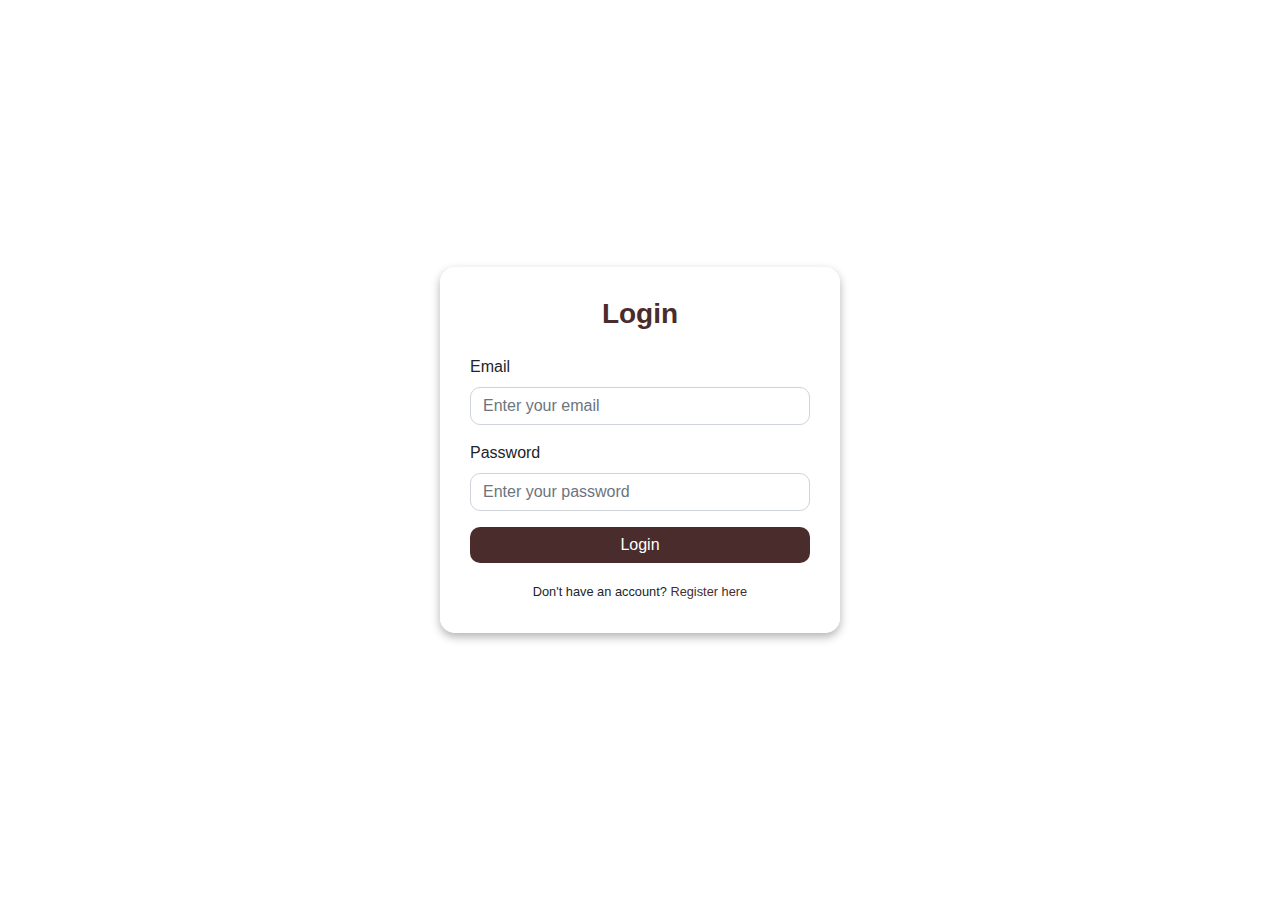
==== commit 8c2a24db: "initial" ====
--- a/login.html
+++ b/login.html
@@ -1,37 +1,85 @@
 <!DOCTYPE html>
-<html class="no-js" lang="zxx">
+<html lang="en">
+<head>
+    <meta charset="UTF-8">
+    <meta name="viewport" content="width=device-width, initial-scale=1.0">
+    <title>Login - Chrono Explorer</title>
+    <link rel="stylesheet" href="https://stackpath.bootstrapcdn.com/bootstrap/4.5.2/css/bootstrap.min.css">
+    <style>
+        body {
+            background-image: url('https://upload.wikimedia.org/wikipedia/commons/6/65/AMH-6978-KB_The_Portuguese_Pedro_Lopez_welcomes_the_Empress_of_Ceylon%2C_Dona_Catharina.jpg');
+            background-size: cover;
+            background-position: center;
+            background-attachment: fixed;
+            font-family: 'Arial', sans-serif;
+        }
 
-<head>
-    <meta charset="utf-8" />
-    <meta http-equiv="x-ua-compatible" content="ie=edge" />
-    <title>Login - Chronicles of Learning</title>
-    <meta name="viewport" content="width=device-width, initial-scale=1" />
-    <link rel="shortcut icon" type="image/x-icon" href="assets/images/favicon.svg" />
-    <link href="https://fonts.googleapis.com/css2?family=Poppins:wght@300;400;500;600;700&display=swap" rel="stylesheet">
-    <link rel="stylesheet" href="bootstrap.css" />
-    <link rel="stylesheet" href="main.css" />
-    <link rel="stylesheet" href="logreg.css" />
+        .login-card {
+            background-color: rgba(255, 255, 255, 0.9);
+            border-radius: 15px;
+            box-shadow: 0 4px 10px rgba(0, 0, 0, 0.3);
+            padding: 30px;
+            width: 100%;
+            max-width: 400px;
+        }
+
+        .login-card h3 {
+            color: #4a2c2c;
+            font-weight: bold;
+            text-align: center;
+        }
+
+        .form-control {
+            border-radius: 10px;
+        }
+
+        .btn-primary {
+            border-radius: 10px;
+            background-color: #4a2c2c;
+            border: none;
+        }
+
+        .btn-primary:hover {
+            background-color: #6a3f3f;
+        }
+
+        .login-footer {
+            text-align: center;
+            margin-top: 10px;
+        }
+
+        .login-footer a {
+            color: #4a2c2c;
+            text-decoration: none;
+        }
+
+        .login-footer a:hover {
+            text-decoration: underline;
+        }
+    </style>
 </head>
-
 <body>
-    <div class="auth-container">
-        <div class="auth-wrapper">
-            <h2 class="auth-title">Login</h2>
-            <p>Welcome back! Please enter your details to access your account.</p>
-            <form action="dashboard.html" method="POST">
-                <div class="form-group">
-                    <label for="email">Email Address</label>
-                    <input type="email" id="email" name="email" class="form-control" placeholder="Enter your email" required>
+    <div class="container d-flex justify-content-center align-items-center" style="min-height: 100vh;">
+        <div class="login-card">
+            <h3 class="mb-4">Login</h3>
+            <form action="register.html" method="post"> <!-- This line is changed -->
+                <div class="form-group mb-3">
+                    <label for="email">Email</label>
+                    <input type="email" class="form-control" id="email" name="email" placeholder="Enter your email" required>
                 </div>
-                <div class="form-group">
+                <div class="form-group mb-3">
                     <label for="password">Password</label>
-                    <input type="password" id="password" name="password" class="form-control" placeholder="Enter your password" required>
+                    <input type="password" class="form-control" id="password" name="password" placeholder="Enter your password" required>
                 </div>
                 <button type="submit" class="btn btn-primary w-100">Login</button>
-                <p class="auth-footer">Don't have an account? <a href="register.html">Register Here</a></p>
+                <div class="login-footer mt-3">
+                    <small>Don't have an account? <a href="register.html">Register here</a></small>
+                </div>
             </form>
         </div>
     </div>
+    <script src="https://code.jquery.com/jquery-3.5.1.slim.min.js"></script>
+    <script src="https://cdn.jsdelivr.net/npm/@popperjs/core@2.11.6/dist/umd/popper.min.js"></script>
+    <script src="https://stackpath.bootstrapcdn.com/bootstrap/4.5.2/js/bootstrap.min.js"></script>
 </body>
-
 </html>
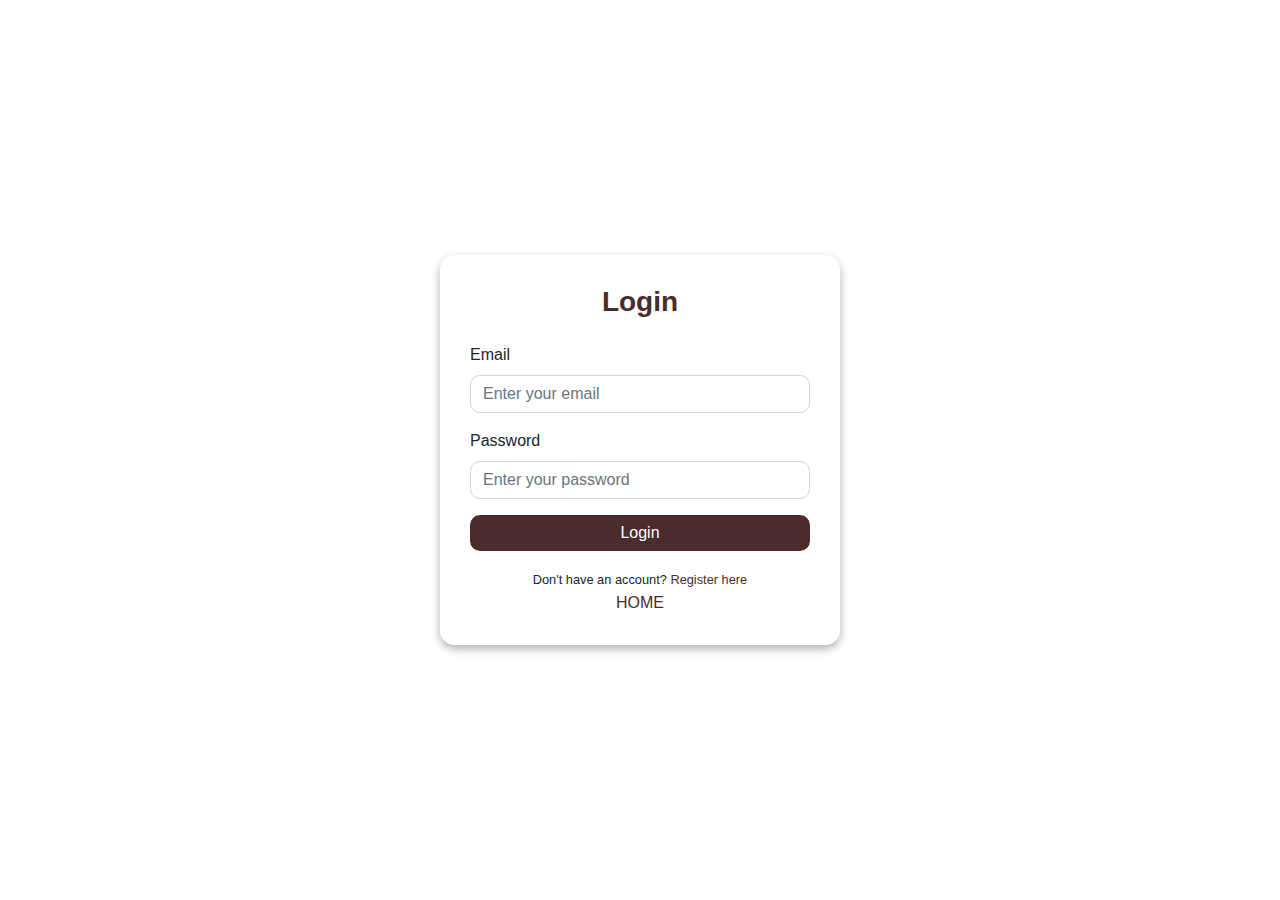
==== commit 8cef5d88: "test" ====
--- a/login.html
+++ b/login.html
@@ -74,6 +74,8 @@
                 <button type="submit" class="btn btn-primary w-100">Login</button>
                 <div class="login-footer mt-3">
                     <small>Don't have an account? <a href="register.html">Register here</a></small>
+                    <br>
+                    <a href="project.html">HOME</a>
                 </div>
             </form>
         </div>
